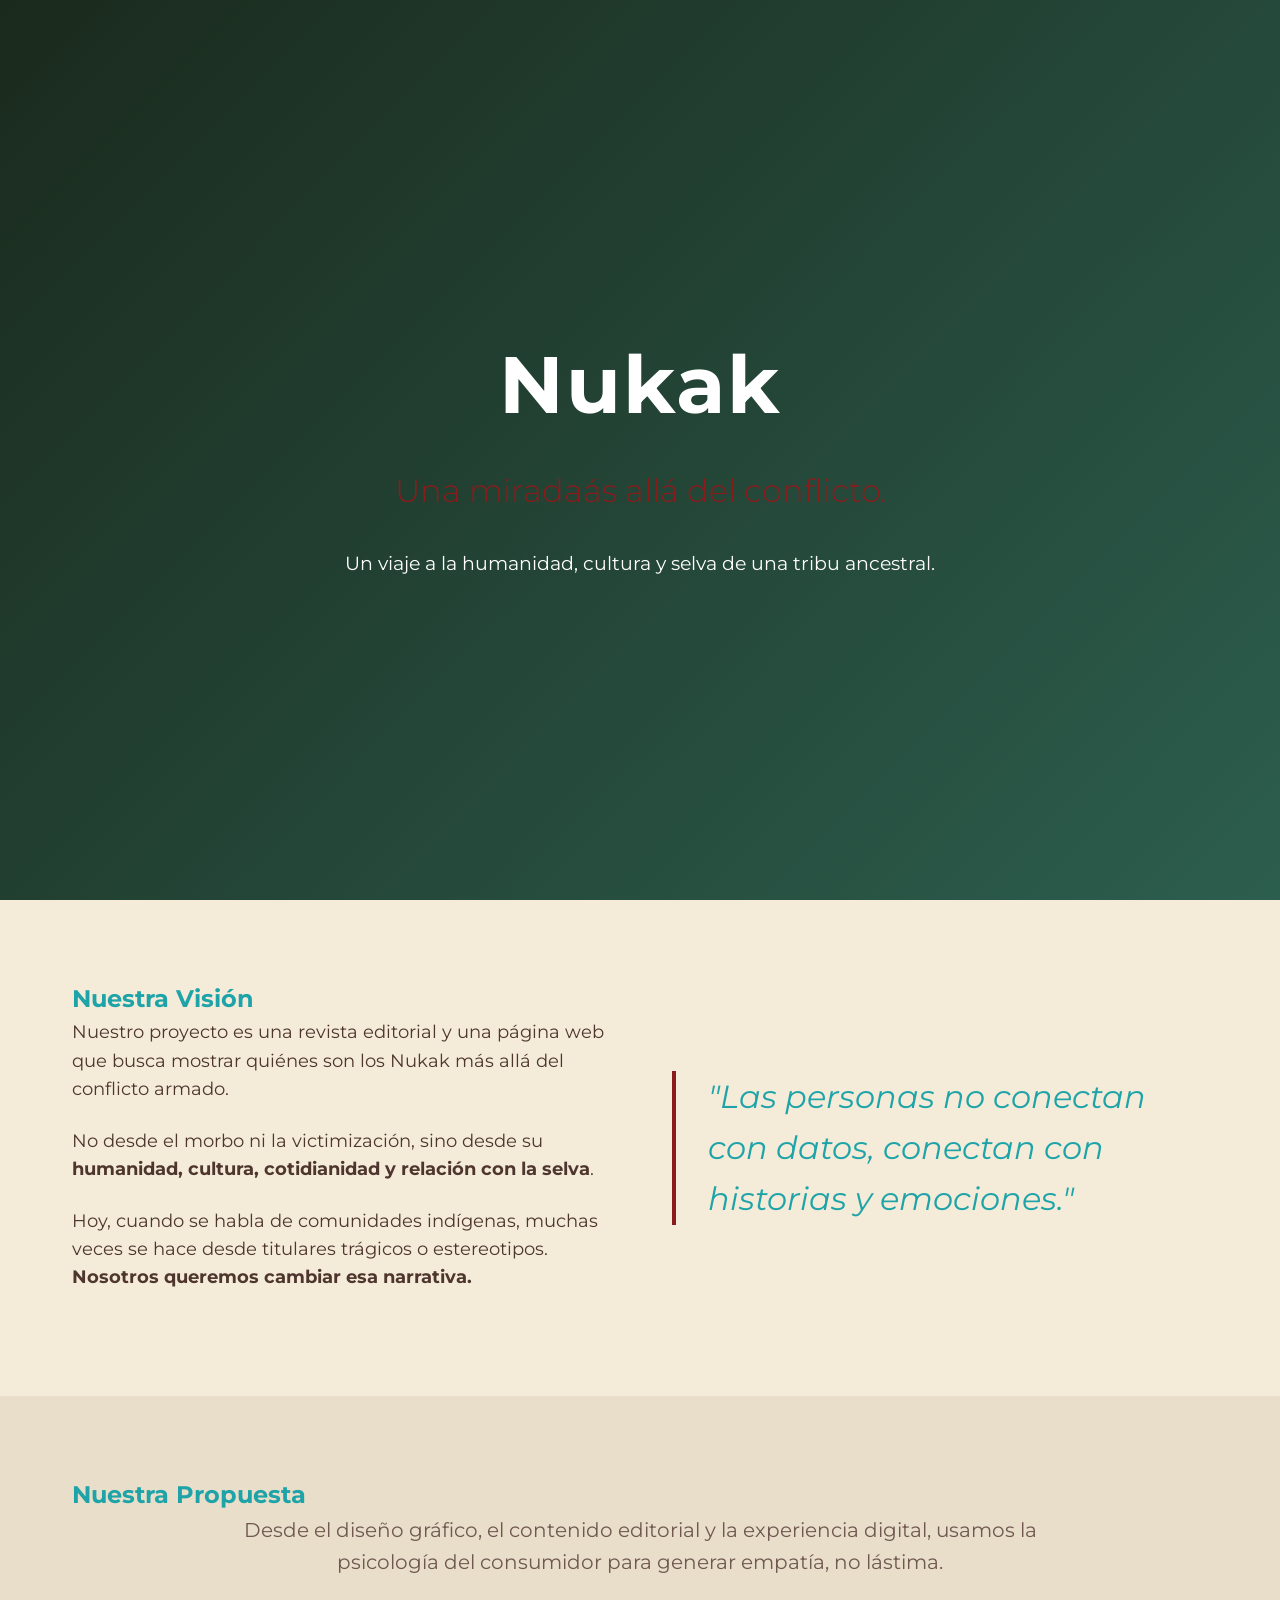
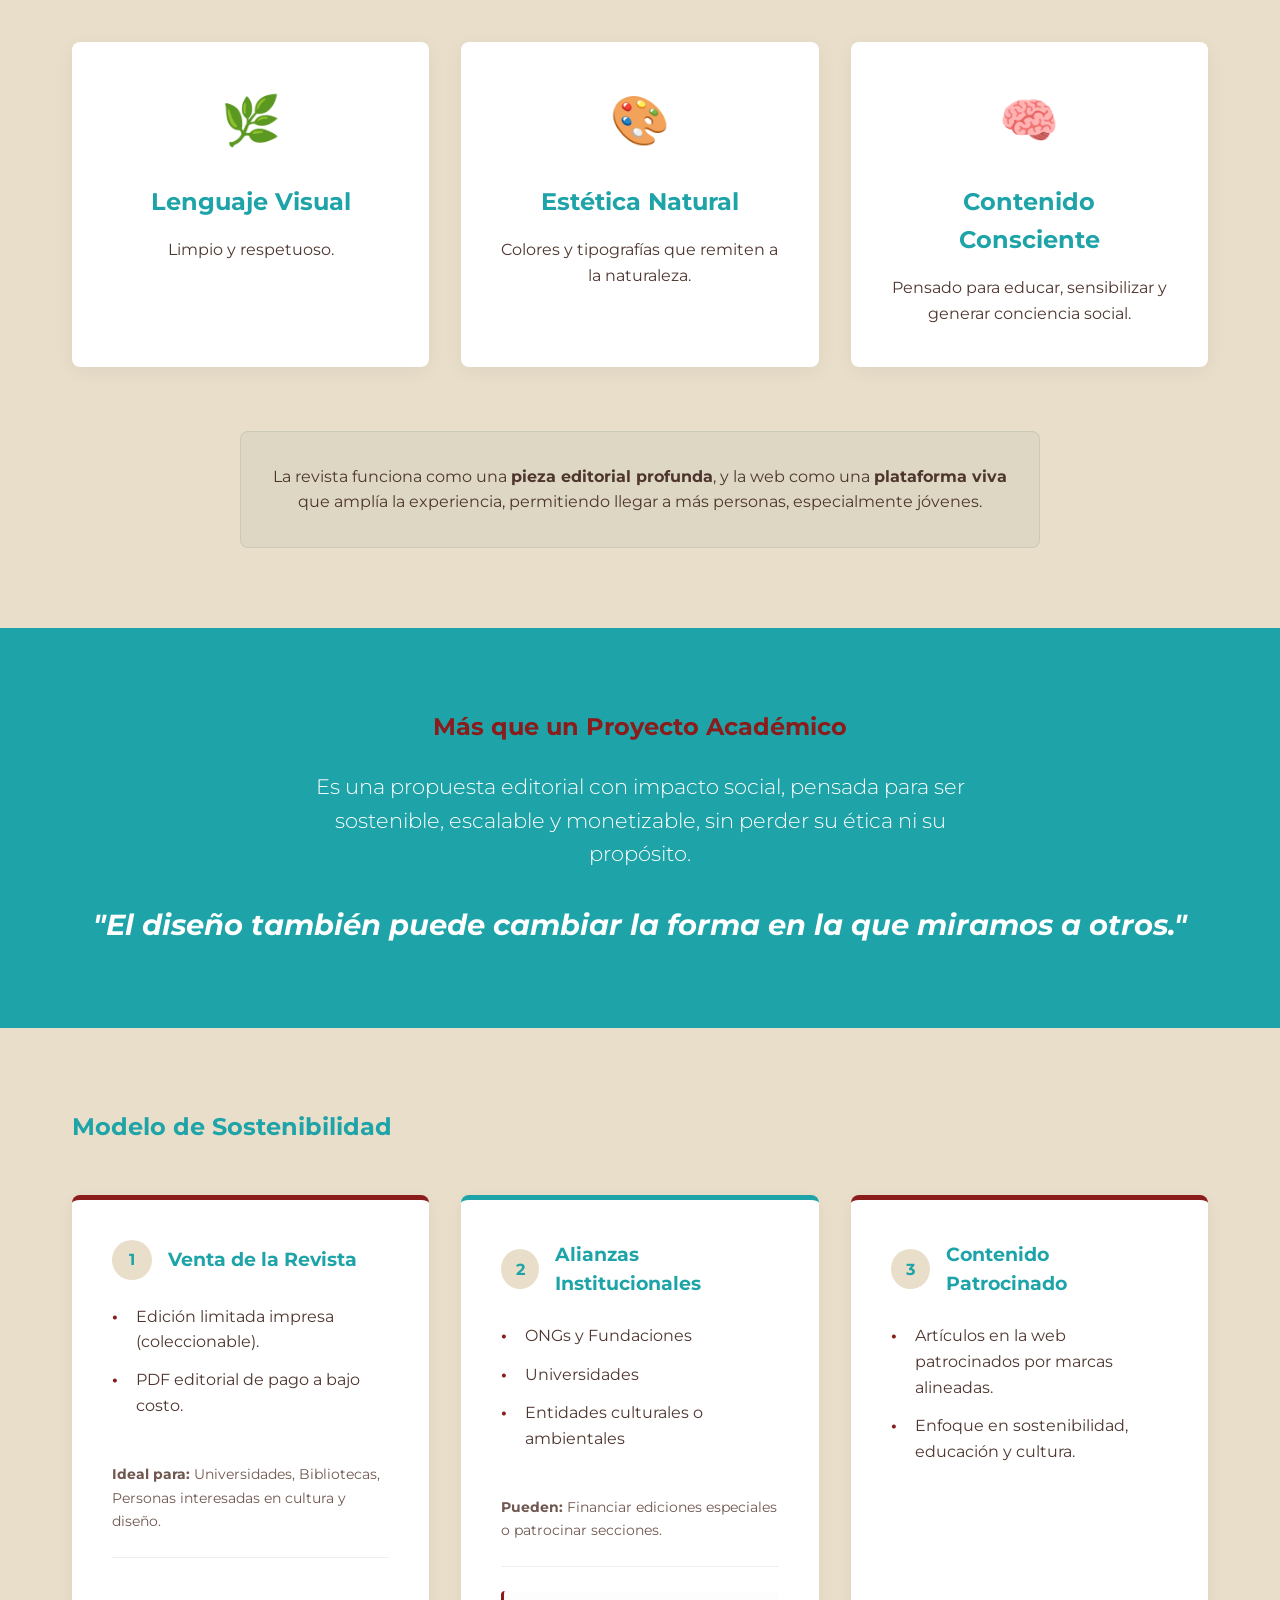
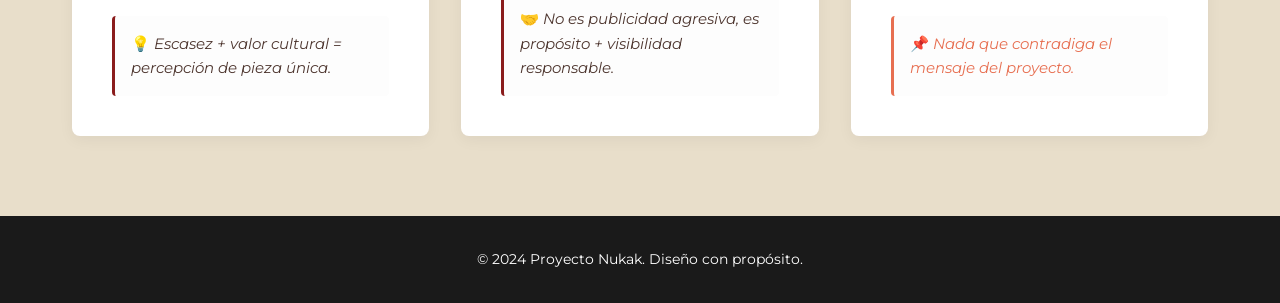
==== index.html @ ac43e4a4 "Initial commit for Nukak Pitch Project" ====
<!DOCTYPE html>
<html lang="es">

<head>
    <meta charset="UTF-8">
    <meta name="viewport" content="width=device-width, initial-scale=1.0">
    <title>Nukak: Más allá del conflicto</title>
    <meta name="description"
        content="Una revista y web que muestra la humanidad, cultura y relación con la selva de la tribu Nukak.">
    <link rel="preconnect" href="https://fonts.googleapis.com">
    <link rel="preconnect" href="https://fonts.gstatic.com" crossorigin>
    <link href="https://fonts.googleapis.com/css2?family=Montserrat:wght@300;400;600;700&display=swap" rel="stylesheet">
    <link rel="stylesheet" href="style.css">
</head>

<body>

    <header class="hero">
        <div class="hero-overlay"></div>
        <div class="container hero-content">
            <h1 class="fade-in-up">Nukak</h1>
            <p class="subtitle fade-in-up delay-1">Una miradaás allá del conflicto.</p>
            <p class="hero-text fade-in-up delay-2">Un viaje a la humanidad, cultura y selva de una tribu ancestral.</p>
        </div>
    </header>

    <section class="vision section">
        <div class="container">
            <div class="grid-2">
                <div class="vision-text">
                    <h2>Nuestra Visión</h2>
                    <p>Nuestro proyecto es una revista editorial y una página web que busca mostrar quiénes son los
                        Nukak más allá del conflicto armado.</p>
                    <p>No desde el morbo ni la victimización, sino desde su <strong>humanidad, cultura, cotidianidad y
                            relación con la selva</strong>.</p>
                    <p>Hoy, cuando se habla de comunidades indígenas, muchas veces se hace desde titulares trágicos o
                        estereotipos. <strong>Nosotros queremos cambiar esa narrativa.</strong></p>
                </div>
                <div class="vision-highlight">
                    <blockquote>
                        "Las personas no conectan con datos, conectan con historias y emociones."
                    </blockquote>
                </div>
            </div>
        </div>
    </section>

    <section class="approach section alt-bg">
        <div class="container">
            <h2>Nuestra Propuesta</h2>
            <p class="intro-text">Desde el diseño gráfico, el contenido editorial y la experiencia digital, usamos la
                psicología del consumidor para generar empatía, no lástima.</p>

            <div class="pillars-grid">
                <div class="pillar-card">
                    <div class="icon">🌿</div>
                    <h3>Lenguaje Visual</h3>
                    <p>Limpio y respetuoso.</p>
                </div>
                <div class="pillar-card">
                    <div class="icon">🎨</div>
                    <h3>Estética Natural</h3>
                    <p>Colores y tipografías que remiten a la naturaleza.</p>
                </div>
                <div class="pillar-card">
                    <div class="icon">🧠</div>
                    <h3>Contenido Consciente</h3>
                    <p>Pensado para educar, sensibilizar y generar conciencia social.</p>
                </div>
            </div>

            <div class="dual-purpose">
                <p>La revista funciona como una <strong>pieza editorial profunda</strong>, y la web como una
                    <strong>plataforma viva</strong> que amplía la experiencia, permitiendo llegar a más personas,
                    especialmente jóvenes.
                </p>
            </div>
        </div>
    </section>

    <section class="impact section">
        <div class="container text-center">
            <h2>Más que un Proyecto Académico</h2>
            <p>Es una propuesta editorial con impacto social, pensada para ser sostenible, escalable y monetizable, sin
                perder su ética ni su propósito.</p>
            <h3>"El diseño también puede cambiar la forma en la que miramos a otros."</h3>
        </div>
    </section>

    <section class="monetization section alt-bg">
        <div class="container">
            <h2>Modelo de Sostenibilidad</h2>
            <div class="monetization-grid">

                <div class="monetization-card">
                    <div class="card-header">
                        <span class="number">1</span>
                        <h3>Venta de la Revista</h3>
                    </div>
                    <ul class="features-list">
                        <li>Edición limitada impresa (coleccionable).</li>
                        <li>PDF editorial de pago a bajo costo.</li>
                    </ul>
                    <div class="target-audience">
                        <strong>Ideal para:</strong> Universidades, Bibliotecas, Personas interesadas en cultura y
                        diseño.
                    </div>
                    <div class="psychology-note">
                        💡 <em>Escasez + valor cultural = percepción de pieza única.</em>
                    </div>
                </div>

                <div class="monetization-card">
                    <div class="card-header">
                        <span class="number">2</span>
                        <h3>Alianzas Institucionales</h3>
                    </div>
                    <ul class="features-list">
                        <li>ONGs y Fundaciones</li>
                        <li>Universidades</li>
                        <li>Entidades culturales o ambientales</li>
                    </ul>
                    <div class="target-audience">
                        <strong>Pueden:</strong> Financiar ediciones especiales o patrocinar secciones.
                    </div>
                    <div class="psychology-note">
                        🤝 <em>No es publicidad agresiva, es propósito + visibilidad responsable.</em>
                    </div>
                </div>

                <div class="monetization-card">
                    <div class="card-header">
                        <span class="number">3</span>
                        <h3>Contenido Patrocinado</h3>
                    </div>
                    <ul class="features-list">
                        <li>Artículos en la web patrocinados por marcas alineadas.</li>
                        <li>Enfoque en sostenibilidad, educación y cultura.</li>
                    </ul>
                    <div class="psychology-note warning">
                        📌 <em>Nada que contradiga el mensaje del proyecto.</em>
                    </div>
                </div>

            </div>
        </div>
    </section>

    <footer>
        <div class="container">
            <p>&copy; 2024 Proyecto Nukak. Diseño con propósito.</p>
        </div>
    </footer>

</body>

</html>
---- style.css ----
/* Base Styles and Variables */
:root {
    --color-primary: #1EA4A8;
    /* Teal */
    --color-secondary: #8A1C1C;
    /* Deep Red */
    --color-tertiary: #4E362F;
    /* Brown */

    --color-accent: #8A1C1C;
    --color-text: #4E362F;
    /* Brown for text */
    --color-text-light: #705850;
    --color-bg: #F4EBD9;
    /* Cream */
    --color-bg-alt: #E8DECA;

    --font-heading: 'Montserrat', sans-serif;
    --font-body: 'Montserrat', sans-serif;

    --spacing-unit: 1rem;
    --border-radius: 8px;
    --transition: all 0.3s ease;
}

* {
    margin: 0;
    padding: 0;
    box-sizing: border-box;
}

body {
    font-family: var(--font-body);
    background-color: var(--color-bg);
    color: var(--color-text);
    line-height: 1.6;
    overflow-x: hidden;
}

h1,
h2,
h3,
h4,
h5,
h6 {
    font-family: var(--font-heading);
    color: var(--color-primary);
    font-weight: 700;
}

.container {
    max-width: 1200px;
    margin: 0 auto;
    padding: 0 2rem;
}

.section {
    padding: 5rem 0;
}

.alt-bg {
    background-color: var(--color-bg-alt);
}

.text-center {
    text-align: center;
}

/* Hero Section */
.hero {
    height: 100vh;
    display: flex;
    align-items: center;
    justify-content: center;
    text-align: center;
    position: relative;
    overflow: hidden;
    /* Clean gradient fallback since image gen failed */
    background: linear-gradient(135deg, #1a2a1d 0%, #2C5E4E 100%);
    color: white;
}

.hero::before {
    content: '';
    position: absolute;
    top: 0;
    left: 0;
    right: 0;
    bottom: 0;
    background: url('https://images.unsplash.com/photo-1542273917363-3b1817f69a2d?q=80&w=2074&auto=format&fit=crop') center/cover no-repeat;
    opacity: 0.4;
    mix-blend-mode: overlay;
    z-index: 0;
}

.hero-content {
    position: relative;
    z-index: 1;
}

.hero h1 {
    font-size: 5rem;
    color: #fff;
    margin-bottom: 1rem;
    letter-spacing: 2px;
}

.hero .subtitle {
    font-size: 2rem;
    font-weight: 300;
    margin-bottom: 2rem;
    color: var(--color-accent);
}

.hero-text {
    font-size: 1.2rem;
    max-width: 600px;
    margin: 0 auto;
    opacity: 0.9;
}

/* Animations */
.fade-in-up {
    opacity: 0;
    animation: fadeInUp 1s ease forwards;
    transform: translateY(20px);
}

.delay-1 {
    animation-delay: 0.3s;
}

.delay-2 {
    animation-delay: 0.6s;
}

@keyframes fadeInUp {
    to {
        opacity: 1;
        transform: translateY(0);
    }
}

/* Vision Section */
.grid-2 {
    display: grid;
    grid-template-columns: 1fr 1fr;
    gap: 4rem;
    align-items: center;
}

.vision-text p {
    margin-bottom: 1.5rem;
    font-size: 1.1rem;
}

.vision-highlight blockquote {
    font-family: var(--font-heading);
    font-size: 2rem;
    font-style: italic;
    color: var(--color-primary);
    border-left: 4px solid var(--color-accent);
    padding-left: 2rem;
    margin: 2rem 0;
}

/* Approach Section */
.intro-text {
    text-align: center;
    max-width: 800px;
    margin: 0 auto 4rem auto;
    font-size: 1.25rem;
    color: var(--color-text-light);
}

.pillars-grid {
    display: grid;
    grid-template-columns: repeat(auto-fit, minmax(280px, 1fr));
    gap: 2rem;
    margin-bottom: 4rem;
}

.pillar-card {
    background: white;
    padding: 2.5rem;
    border-radius: var(--border-radius);
    text-align: center;
    box-shadow: 0 4px 20px rgba(0, 0, 0, 0.05);
    transition: var(--transition);
}

.pillar-card:hover {
    transform: translateY(-5px);
    box-shadow: 0 10px 30px rgba(0, 0, 0, 0.1);
}

.pillar-card .icon {
    font-size: 3rem;
    margin-bottom: 1.5rem;
}

.pillar-card h3 {
    margin-bottom: 1rem;
    font-size: 1.5rem;
}

.dual-purpose {
    text-align: center;
    max-width: 800px;
    margin: 0 auto;
    padding: 2rem;
    background: rgba(44, 94, 78, 0.05);
    /* Tint of primary */
    border-radius: var(--border-radius);
    border: 1px solid rgba(44, 94, 78, 0.1);
}

/* Impact Section */
.impact {
    background: var(--color-primary);
    color: white;
    position: relative;
}

.impact h2 {
    color: var(--color-accent);
    margin-bottom: 1.5rem;
}

.impact p {
    font-size: 1.3rem;
    max-width: 700px;
    margin: 0 auto 2rem auto;
    font-weight: 300;
}

.impact h3 {
    color: white;
    font-size: 1.8rem;
    font-style: italic;
}

/* Monetization Section */
.monetization-grid {
    display: grid;
    grid-template-columns: repeat(auto-fit, minmax(300px, 1fr));
    gap: 2rem;
    margin-top: 3rem;
}

.monetization-card {
    background: white;
    padding: 2.5rem;
    border-radius: var(--border-radius);
    box-shadow: 0 4px 15px rgba(0, 0, 0, 0.05);
    border-top: 5px solid var(--color-secondary);
    display: flex;
    flex-direction: column;
}

.monetization-card:nth-child(2) {
    border-top-color: var(--color-primary);
}

.monetization-card:nth-child(3) {
    border-top-color: var(--color-accent);
}

.card-header {
    display: flex;
    align-items: center;
    margin-bottom: 1.5rem;
}

.card-header .number {
    background: var(--color-bg-alt);
    width: 40px;
    height: 40px;
    display: flex;
    align-items: center;
    justify-content: center;
    border-radius: 50%;
    font-weight: bold;
    color: var(--color-primary);
    margin-right: 1rem;
    font-family: var(--font-heading);
}

.features-list {
    list-style: none;
    margin-bottom: 2rem;
}

.features-list li {
    margin-bottom: 0.8rem;
    padding-left: 1.5rem;
    position: relative;
}

.features-list li::before {
    content: '•';
    color: var(--color-accent);
    position: absolute;
    left: 0;
    font-weight: bold;
}

.target-audience {
    font-size: 0.9rem;
    color: var(--color-text-light);
    margin-bottom: 1.5rem;
    padding-bottom: 1.5rem;
    border-bottom: 1px solid #eee;
}

.psychology-note {
    margin-top: auto;
    font-size: 0.95rem;
    background: #fdfdfd;
    padding: 1rem;
    border-radius: 4px;
    border-left: 3px solid var(--color-accent);
}

.psychology-note.warning {
    border-left-color: #e76f51;
    /* Alert color */
    color: #e76f51;
}

/* Footer */
footer {
    background: #1a1a1a;
    color: white;
    padding: 2rem 0;
    text-align: center;
    font-size: 0.9rem;
}

/* Responsive */
@media (max-width: 768px) {
    .hero h1 {
        font-size: 3rem;
    }

    .grid-2 {
        grid-template-columns: 1fr;
    }

    .vision-highlight {
        order: -1;
    }
}
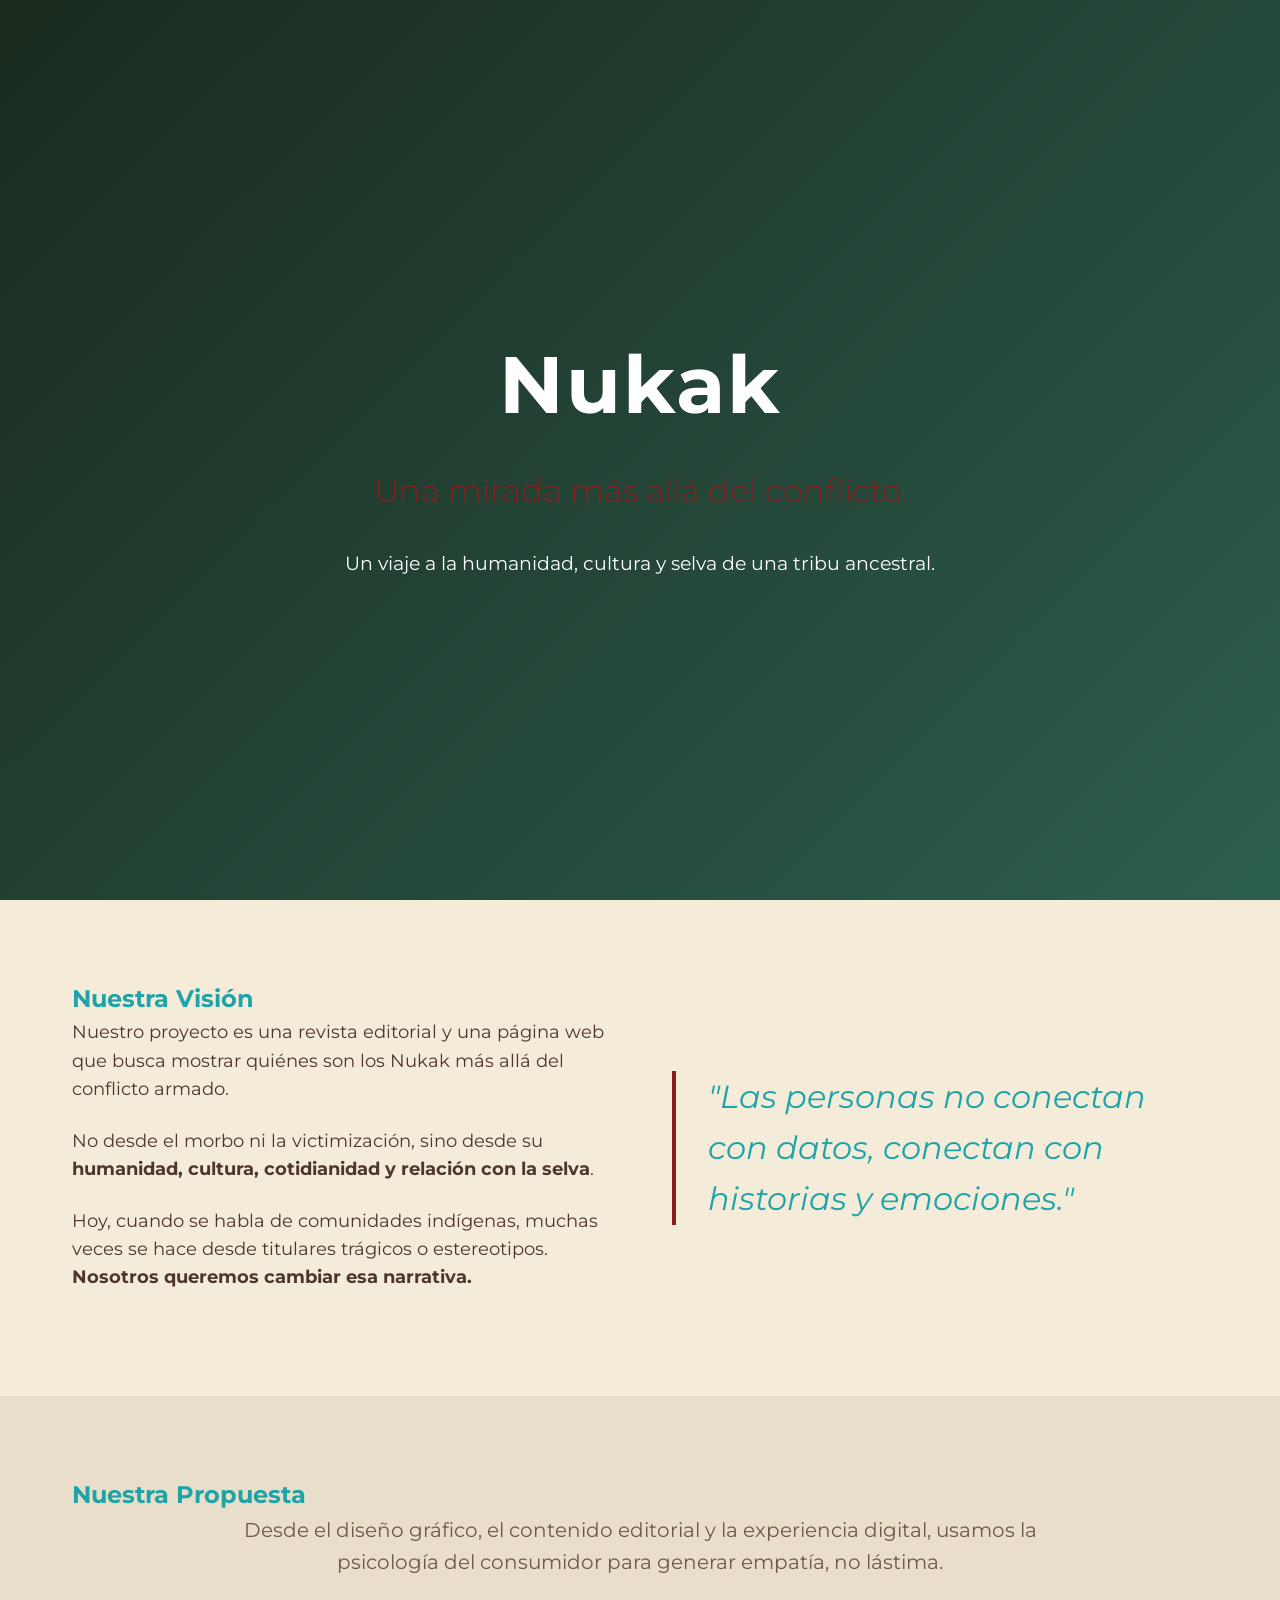
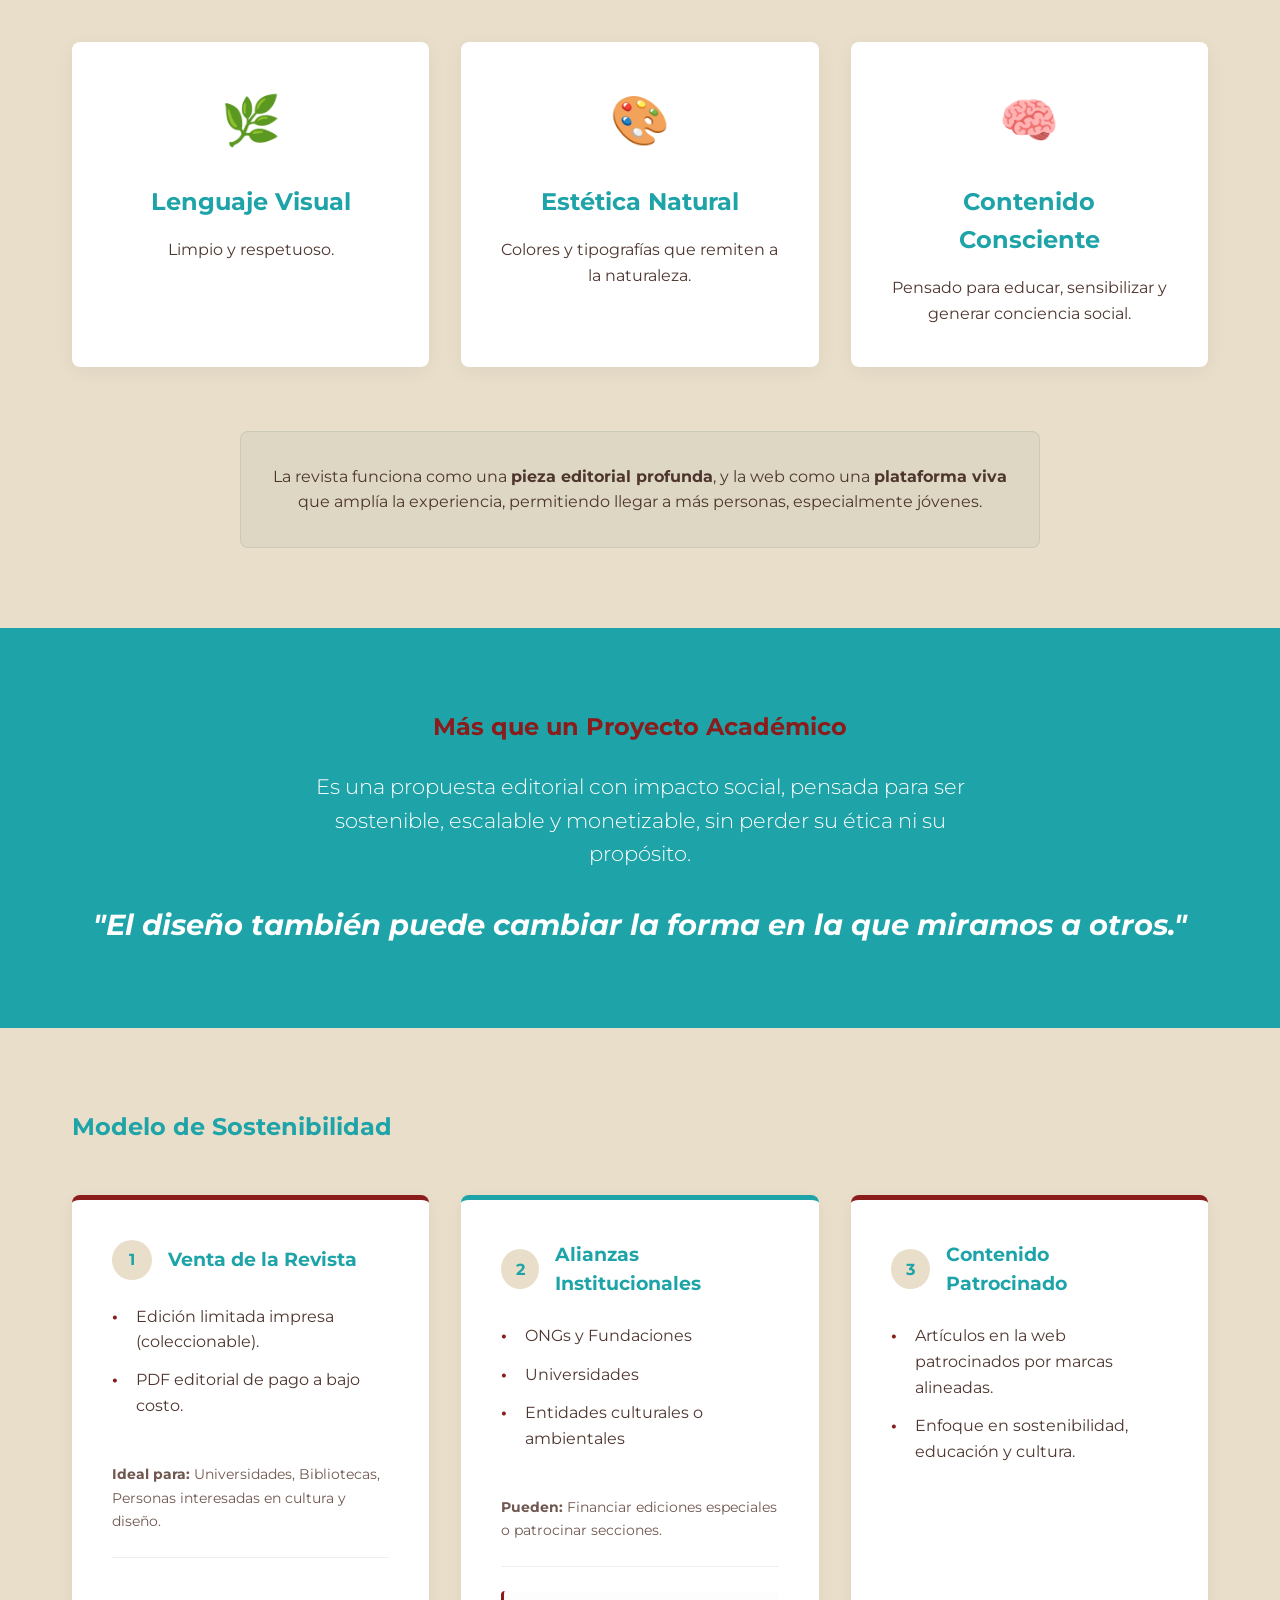
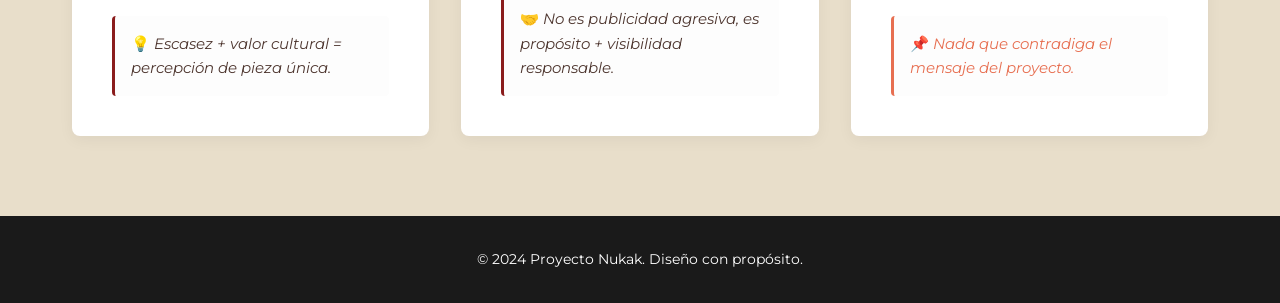
==== commit a5db7492: "Fix typo in subtitle text" ====
--- a/index.html
+++ b/index.html
@@ -19,7 +19,7 @@
         <div class="hero-overlay"></div>
         <div class="container hero-content">
             <h1 class="fade-in-up">Nukak</h1>
-            <p class="subtitle fade-in-up delay-1">Una miradaás allá del conflicto.</p>
+            <p class="subtitle fade-in-up delay-1">Una mirada más allá del conflicto.</p>
             <p class="hero-text fade-in-up delay-2">Un viaje a la humanidad, cultura y selva de una tribu ancestral.</p>
         </div>
     </header>
@@ -154,4 +154,4 @@
 
 </body>
 
-</html>+</html>
